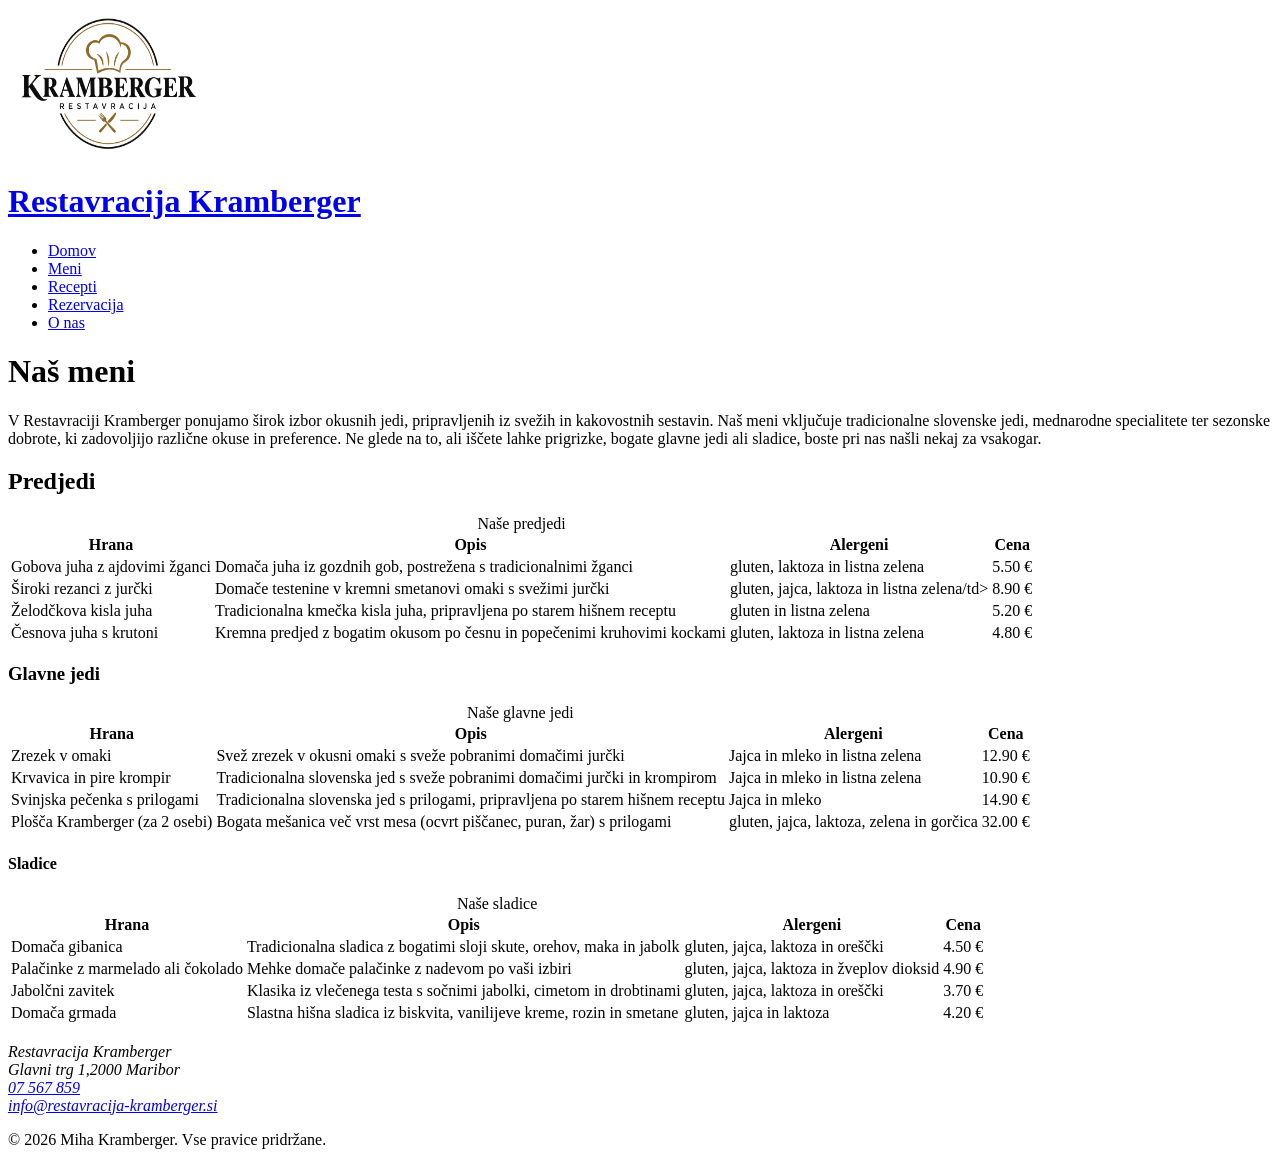
==== meni.html @ 54b46d4f "Css osnova" ====
<!DOCTYPE html>
<html lang="sl">
<head>
    <meta charset="UTF-8">                                                      <!--Branje šumnikov-->
    <title>Meni | Restavracija Kramberger</title>      
    <meta name ="viewport" content="width=device-width, initial-scale=1.0">     <!--Prikaz na telefonu-->
</head>
<body>

    <header>    
        <a href="index.html">
            <img src="Slike/logo.png" alt="Logo Restavracije Kramberger" height="150" width="200"></a>
            <h1><a href="index.html">Restavracija Kramberger</a></h1>
            <nav>       <!--Navigacija (v bistvu je podobno kot unordered list)-->
                <ul>
                    <li><a href="index.html">Domov</a></li>
                    <li><a href="meni.html">Meni</a></li>
                    <li><a href="recepti.html">Recepti</a></li>
                    <li><a href="rezervacija.html">Rezervacija</a></li>
                    <li><a href="o-nas.html">O nas</a></li>
                </ul>
            </nav>
    </header>
    <main>
        <h1>Naš meni</h1>
        <p>V Restavraciji Kramberger ponujamo širok izbor okusnih jedi, pripravljenih iz svežih in kakovostnih sestavin. Naš meni vključuje tradicionalne slovenske jedi, mednarodne specialitete ter sezonske dobrote, ki zadovoljijo različne okuse in preference. Ne glede na to, ali iščete lahke prigrizke, bogate glavne jedi ali sladice, boste pri nas našli nekaj za vsakogar.</p>
        <section>
            <h2>Predjedi</h2>
            
            <table> <caption>Naše predjedi</caption>
                <thead> <!--Glava tabele-->
                <tr>
                    <th>Hrana</th>  <!--<th> naslov stolpca-->
                    <th>Opis</th>
                    <th>Alergeni</th>
                    <th>Cena</th>
                </tr>
                </thead>
                <tbody> <!--Telo tabele-->
                <tr>
                    <td>Gobova juha z ajdovimi žganci</td> <!--Opis pod <th>-->
                    <td>Domača juha iz gozdnih gob, postrežena s tradicionalnimi žganci</td>
                    <td>gluten, laktoza in listna zelena</td>
                    <td>5.50 €</td>
                </tr>
                <tr>
                    <td>Široki rezanci z jurčki</td>
                    <td>Domače testenine v kremni smetanovi omaki s svežimi jurčki</td>
                    <td>gluten, jajca, laktoza in listna zelena/td>
                    <td>8.90 €</td>
                </tr>
                <tr>
                    <td>Želodčkova kisla juha</td>
                    <td>Tradicionalna kmečka kisla juha, pripravljena po starem hišnem receptu</td>
                    <td>gluten in listna zelena</td>
                    <td>5.20 €</td>
                </tr>
                <tr>
                    <td>Česnova juha s krutoni</td>
                    <td>Kremna predjed z bogatim okusom po česnu in popečenimi kruhovimi kockami</td>
                    <td>gluten, laktoza in listna zelena</td>
                    <td>4.80 €</td>
                </tr>
                </tbody>
            </table>
        </section>

        <section>
            <h3>Glavne jedi</h3>
            
            <table><caption>Naše glavne jedi</caption>
                <thead>
                <tr>
                    <th>Hrana</th>
                    <th>Opis</th>
                    <th>Alergeni</th>
                    <th>Cena</th>
                </tr>
                </thead>
                <tbody>
                <tr>
                    <td>Zrezek v omaki</td>
                    <td>Svež zrezek v okusni omaki s sveže pobranimi domačimi jurčki</td>
                    <td>Jajca in mleko in listna zelena</td>
                    <td>12.90 €</td>
                </tr>
                <tr>
                    <td>Krvavica in pire krompir</td>
                    <td>Tradicionalna slovenska jed s sveže pobranimi domačimi jurčki in krompirom</td>
                    <td>Jajca in mleko in listna zelena</td>
                    <td>10.90 €</td>
                </tr>
                <tr>
                    <td>Svinjska pečenka s prilogami</td>
                    <td>Tradicionalna slovenska jed s prilogami, pripravljena po starem hišnem receptu</td>
                    <td>Jajca in mleko</td>
                    <td>14.90 €</td>
                </tr>
                <tr>
                    <td>Plošča Kramberger (za 2 osebi)</td>
                    <td>Bogata mešanica več vrst mesa (ocvrt piščanec, puran, žar) s prilogami</td>
                    <td>gluten, jajca, laktoza, zelena in gorčica</td>
                    <td>32.00 €</td>
                </tr>
                </tbody>
            </table>
        </section>

        <section>
            <h4>Sladice</h4>
            
            <table><caption>Naše sladice</caption>
                <thead>
                <tr>
                    <th>Hrana</th>
                    <th>Opis</th>
                    <th>Alergeni</th>
                    <th>Cena</th>
                </tr>
                </thead>
                <tbody>
                <tr>
                    <td>Domača gibanica</td>
                    <td>Tradicionalna sladica z bogatimi sloji skute, orehov, maka in jabolk</td>
                    <td>gluten, jajca, laktoza in oreščki</td>
                    <td>4.50 €</td>
                </tr>
                <tr>
                    <td>Palačinke z marmelado ali čokolado</td>
                    <td>Mehke domače palačinke z nadevom po vaši izbiri</td>
                    <td>gluten, jajca, laktoza in žveplov dioksid</td>
                    <td>4.90 €</td>
                </tr>
                <tr>
                    <td>Jabolčni zavitek</td>
                    <td>Klasika iz vlečenega testa s sočnimi jabolki, cimetom in drobtinami</td>
                    <td>gluten, jajca, laktoza in oreščki</td>
                    <td>3.70 €</td>
                </tr>
                <tr>
                    <td>Domača grmada</td>
                    <td>Slastna hišna sladica iz biskvita, vanilijeve kreme, rozin in smetane</td>
                    <td>gluten, jajca in laktoza</td>
                    <td>4.20 €</td>
                </tr>
                </tbody>
            </table>
            <br>    <!--Presledek da je bolj ločeno od zgornje tabele-->
        </section>

    </main>    

<footer>
    <address>       <!--Kontaktni podatki v nogi-->
        Restavracija Kramberger <br>
        Glavni trg 1,2000 Maribor <br>
        <a href="tel:+38612345678"> 07 567 859</a> <br>     <!--tel:+38612345678 omogoči klic prek telefona-->
        <a href="mailto:info@restavracija-kramberger.si">info@restavracija-kramberger.si</a>    <!--mailto:info@restavracija-kramberger.si omogoči pošiljanje e-pošte-->
    </address>
    <p>&copy; 2026 Miha Kramberger. Vse pravice pridržane.</p>      <!--&copy; znak za @-->
</footer>

</body>    
</html>
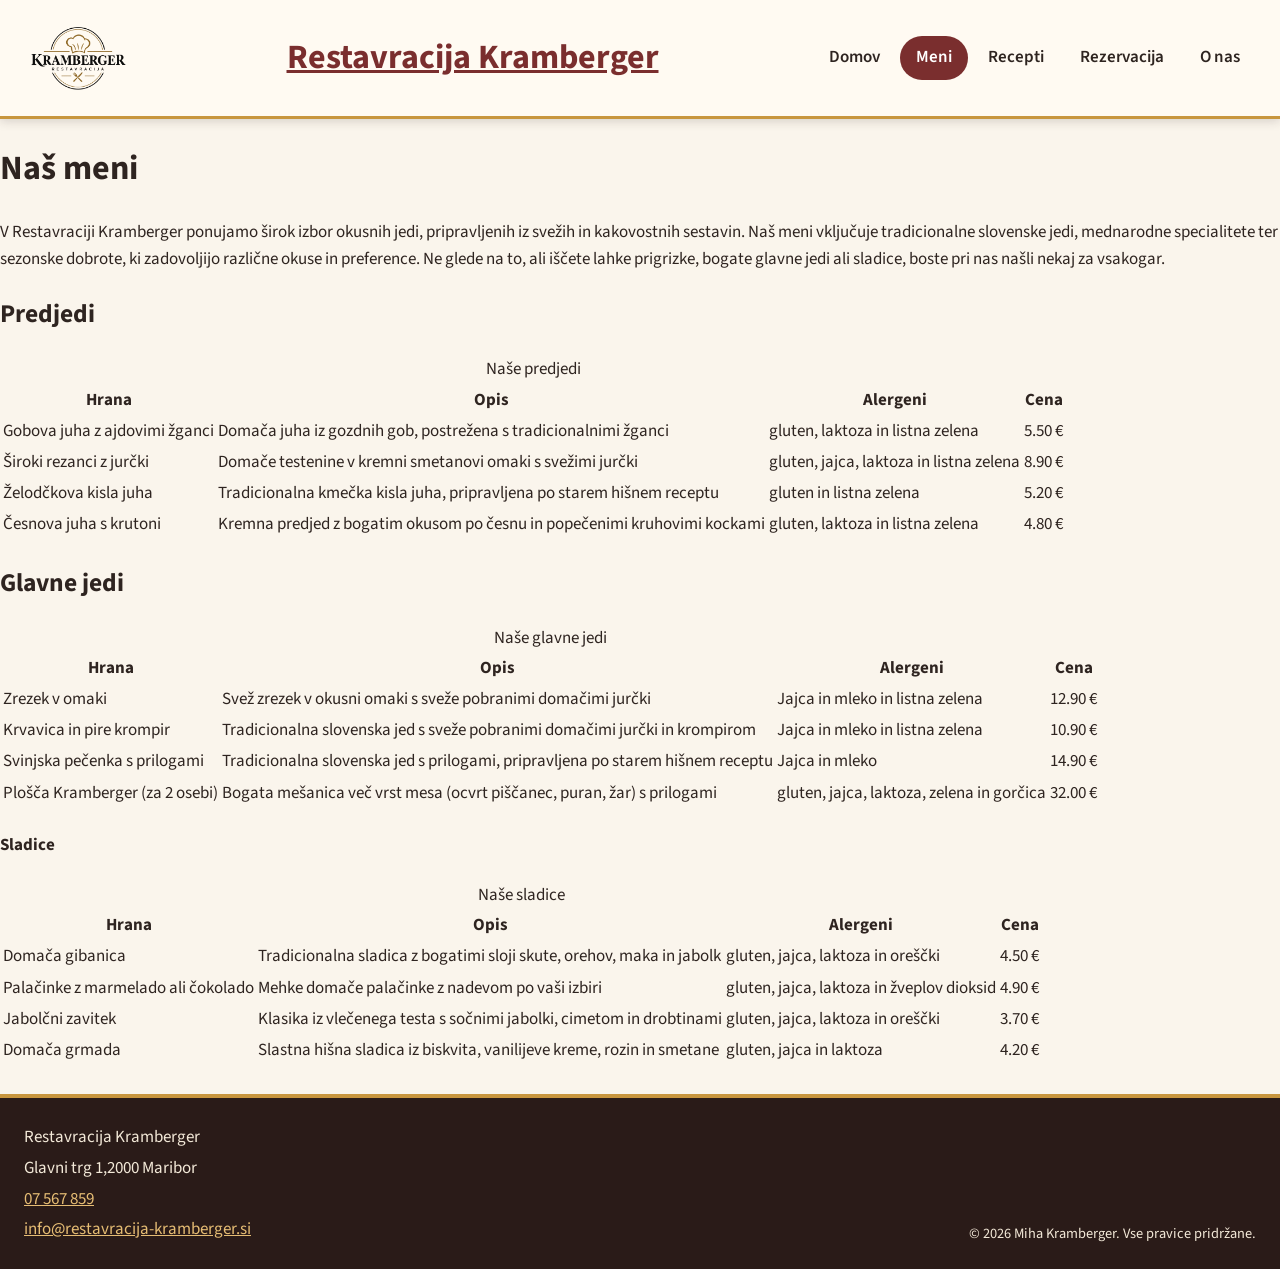
==== commit 53c45ffa: "meni.html: Dodajanje razredov v tabele in dive" ====
--- a/meni.html
+++ b/meni.html
@@ -4,17 +4,21 @@
     <meta charset="UTF-8">                                                      <!--Branje šumnikov-->
     <title>Meni | Restavracija Kramberger</title>      
     <meta name ="viewport" content="width=device-width, initial-scale=1.0">     <!--Prikaz na telefonu-->
+        <link rel="preconnect" href="https://fonts.googleapis.com">     <!--Hitrejše nalaganje Google Fonts-->
+    <link rel="preconnect" href="https://fonts.gstatic.com" crossorigin>
+    <link rel="stylesheet" href="https://fonts.googleapis.com/css2?family=Playfair+Display:wght@600;700&family=Source+Sans+3:ital,wght@0,400;0,600;0,700;1,400&display=swap">
+    <link rel="stylesheet" href="css/style.css">    <!--Vključitev stilske datoteke-->
 </head>
 <body>
 
     <header>    
-        <a href="index.html">
-            <img src="Slike/logo.png" alt="Logo Restavracije Kramberger" height="150" width="200"></a>
+        <a  class="logo" href="index.html">
+            <img src="Slike/logo.png" alt="Logo Restavracije Kramberger" height="150" width="225"></a>
             <h1><a href="index.html">Restavracija Kramberger</a></h1>
             <nav>       <!--Navigacija (v bistvu je podobno kot unordered list)-->
                 <ul>
                     <li><a href="index.html">Domov</a></li>
-                    <li><a href="meni.html">Meni</a></li>
+                    <li><a href="meni.html" class="aktivno" aria-current="page">Meni</a></li>
                     <li><a href="recepti.html">Recepti</a></li>
                     <li><a href="rezervacija.html">Rezervacija</a></li>
                     <li><a href="o-nas.html">O nas</a></li>
@@ -27,7 +31,7 @@
         <section>
             <h2>Predjedi</h2>
             
-            <table> <caption>Naše predjedi</caption>
+             <div class="tabela-ovoj"></div><table class="tabela tabela-meni"> <caption>Naše predjedi</caption>
                 <thead> <!--Glava tabele-->
                 <tr>
                     <th>Hrana</th>  <!--<th> naslov stolpca-->
@@ -46,7 +50,7 @@
                 <tr>
                     <td>Široki rezanci z jurčki</td>
                     <td>Domače testenine v kremni smetanovi omaki s svežimi jurčki</td>
-                    <td>gluten, jajca, laktoza in listna zelena/td>
+                    <td>gluten, jajca, laktoza in listna zelena</td>
                     <td>8.90 €</td>
                 </tr>
                 <tr>
@@ -62,13 +66,13 @@
                     <td>4.80 €</td>
                 </tr>
                 </tbody>
-            </table>
+            </table></div>
         </section>
 
         <section>
-            <h3>Glavne jedi</h3>
+            <h2>Glavne jedi</h2>
             
-            <table><caption>Naše glavne jedi</caption>
+            <div class="tabela-ovoj"><table class="tabela tabela-meni"><caption>Naše glavne jedi</caption>
                 <thead>
                 <tr>
                     <th>Hrana</th>
@@ -103,13 +107,13 @@
                     <td>32.00 €</td>
                 </tr>
                 </tbody>
-            </table>
+            </table></div>
         </section>
 
         <section>
             <h4>Sladice</h4>
             
-            <table><caption>Naše sladice</caption>
+            <div class="tabela-ovoj"><table class="tabela tabela-meni"><caption>Naše sladice</caption>
                 <thead>
                 <tr>
                     <th>Hrana</th>
@@ -144,7 +148,7 @@
                     <td>4.20 €</td>
                 </tr>
                 </tbody>
-            </table>
+            </table></div>
             <br>    <!--Presledek da je bolj ločeno od zgornje tabele-->
         </section>
 
--- a/css/style.css
+++ b/css/style.css
@@ -0,0 +1,296 @@
+
+/* Barve */
+:root {
+    
+    --barva-primarna: #7a2e2e;
+    --barva-primarna-temna: #5a2020;
+    --barva-poudarek: #c8963e;
+    --barva-poudarek-svetla: #e6bd74;
+    --barva-ozadje: #faf5ec;
+    --barva-besedilo: #2e2420;
+
+    --barva-svetlo: #ffffff;
+    --barva-kartica: #ffffff;
+    --barva-glava: #fffaf2;
+    --barva-noga: #2a1b18;
+    --barva-noga-besedilo: #f3e9d8;
+    --barva-obroba: #e3d5bd;
+    --barva-medlo: #6f625a;
+    --barva-vrstica: #f4ece0;
+    --barva-hover: #f6e3bd;
+    --barva-zaprto: #a12a2a;
+    --barva-zaprto-ozadje: #f8e0dc;
+    --barva-prekrivanje: rgba(30, 15, 10, 0.55);
+    --barva-fokus: rgba(200, 150, 62, 0.35);
+
+    /* sence */
+    --senca: 0 2px 10px rgba(46, 36, 32, 0.18);
+    --senca-besedila: 0 2px 6px rgba(0, 0, 0, 0.7);
+
+    /* pisave in mere */
+    --pisava-naslovi: "Playfair Display", Georgia, serif;
+    --pisava-besedilo: "Source Sans 3", Arial, sans-serif;
+    --polmer: 0.75rem;
+    --polmer-gumb: 62.5rem;
+}
+
+/* vsem elementom in tudi njihovim navideznim elementom nastavi border-box */
+*,
+*::before,
+*::after {
+    box-sizing: border-box; 
+}
+
+html {
+    scroll-behavior: smooth;
+    scroll-padding-top: 7rem;   /* sticky glava ne prekrije cilja sidra */
+}
+
+body {
+    display: flex;
+    flex-direction: column;
+    min-height: 100vh;
+    margin: 0;
+    font-family: var(--pisava-besedilo);
+    font-size: 1.0625rem;
+    line-height: 1.6;
+    color: var(--barva-besedilo);
+    background-color: var(--barva-ozadje);
+}
+
+a {
+    color: var(--barva-primarna);
+}
+
+a:hover {
+    color: var(--barva-primarna-temna);
+}
+
+img {
+    max-width: 100%;
+}
+/* Glava (vedno vidna na vrhu) */
+header {
+    position: sticky;
+    top: 0;
+    z-index: 100;
+    display: flex;
+    flex-wrap: wrap;
+    justify-content: space-between;     /* logotip levo, navigacija desno */
+    align-items: center;
+    gap: 0.5rem 1.5rem;
+    padding: 0.5rem 1.5rem;
+    background-color: var(--barva-glava);
+    border-bottom: 3px solid var(--barva-poudarek);
+    box-shadow: var(--senca);
+}
+
+.logo {
+    display: block;
+    line-height: 0;
+}
+
+.logo img {
+    display: block;
+    width: auto;
+    height: 4.5rem;
+}
+
+header nav ul {
+    display: flex;
+    flex-wrap: wrap;
+    gap: 0.25rem;
+    margin: 0;
+    padding: 0;
+    list-style: none;
+}
+
+header nav a {
+    display: block;
+    padding: 0.5rem 1rem;
+    border-radius: var(--polmer-gumb);
+    font-weight: 600;
+    text-decoration: none;
+    color: var(--barva-besedilo);
+    transition: background-color 0.2s;
+}
+
+header nav a:hover {
+    background-color: var(--barva-hover);
+}
+
+header nav a.aktivno {
+    background-color: var(--barva-primarna);
+    color: var(--barva-svetlo);
+}
+
+header nav a.aktivno:hover {
+    background-color: var(--barva-primarna-temna);
+}
+/* Gumbi (povezava in gumbi v obrazcu) */
+.gumb {
+    display: inline-block;
+    padding: 0.7rem 1.6rem;
+    border: 2px solid var(--barva-primarna);
+    border-radius: var(--polmer-gumb);
+    font: inherit;
+    font-weight: 700;
+    text-decoration: none;
+    color: var(--barva-svetlo);
+    background-color: var(--barva-primarna);
+    cursor: pointer;
+    transition: background-color 0.2s, color 0.2s, border-color 0.2s;
+}
+
+.gumb:hover {
+    border-color: var(--barva-primarna-temna);
+    color: var(--barva-svetlo);
+    background-color: var(--barva-primarna-temna);
+}
+
+.gumb-sekundarni {
+    border-color: var(--barva-obroba);
+    color: var(--barva-medlo);
+    background-color: var(--barva-ozadje);
+    font-weight: 600;
+}
+
+.gumb-sekundarni:hover {
+    border-color: var(--barva-poudarek);
+    color: var(--barva-besedilo);
+    background-color: var(--barva-hover);
+}
+
+/* Noga */
+footer {
+    display: flex;
+    flex-wrap: wrap;
+    justify-content: space-between;
+    align-items: flex-end;
+    gap: 1rem;
+    padding: 1.5rem;
+    border-top: 4px solid var(--barva-poudarek);
+    color: var(--barva-noga-besedilo);
+    background-color: var(--barva-noga);
+}
+
+footer address {
+    font-style: normal;
+    line-height: 1.8;
+}
+
+footer a {
+    color: var(--barva-poudarek-svetla);
+}
+
+footer a:hover {
+    color: var(--barva-svetlo);
+}
+
+footer p {
+    margin: 0;
+    font-size: 0.9rem;
+}
+
+/* index.html */
+.hero {
+    display: flex;
+    flex-direction: column;
+    align-items: center;
+    justify-content: center;
+    min-height: 60vh;
+    padding: 3rem 1.5rem;
+    border-radius: var(--polmer);
+    text-align: center;
+    color: var(--barva-svetlo);
+    /* temen preliv čez sliko, da je besedilo berljivo */
+    background-image: linear-gradient(var(--barva-prekrivanje), var(--barva-prekrivanje)), url("../Slike/stavba.jpg");
+    background-size: cover;
+    background-position: center;
+    background-repeat: no-repeat;
+}
+
+.hero h1 {
+    max-width: 40rem;
+    color: var(--barva-svetlo);
+    font-size: 2.75rem;
+    text-shadow: var(--senca-besedila);
+}
+
+.hero p {
+    max-width: 42rem;
+    margin: 0 0 1.5rem;
+    font-size: 1.2rem;
+    text-shadow: var(--senca-besedila);
+}
+
+.hero .gumb {
+    border-color: var(--barva-poudarek);
+    color: var(--barva-besedilo);
+    background-color: var(--barva-poudarek);
+    text-shadow: none;
+}
+
+.hero .gumb:hover {
+    border-color: var(--barva-poudarek-svetla);
+    color: var(--barva-besedilo);
+    background-color: var(--barva-poudarek-svetla);
+}
+
+.kartice {
+    display: grid;
+    grid-template-columns: repeat(3, 1fr);  /* tri kartice v vrsti, enaka višina */
+    gap: 1.5rem;
+}
+
+.kartica {
+    position: relative;     /* za pozicioniranje značke */
+    padding: 1rem;
+    border-radius: var(--polmer);
+    background-color: var(--barva-kartica);
+    box-shadow: var(--senca);
+}
+
+.kartica figure {
+    margin: 0 0 0.75rem;
+}
+
+.kartica img {
+    display: block;
+    width: 100%;
+    height: 200px;
+    border-radius: 0.5rem;
+    object-fit: cover;      /* obreže sliko, razmerje stranic ostane pravilno */
+}
+
+.kartica figcaption {
+    margin-top: 0.5rem;
+    font-size: 0.875rem;
+    font-style: italic;
+    color: var(--barva-medlo);
+}
+
+.kartica h3 {
+    margin: 0 0 0.25rem;
+    font-family: var(--pisava-naslovi);
+    font-size: 1.35rem;
+    color: var(--barva-primarna);
+}
+
+.kartica p {
+    margin: 0;
+}
+
+.znacka {
+    position: absolute;     /* zgornji desni kot kartice, čez sliko */
+    top: 1.5rem;
+    right: 1.5rem;
+    padding: 0.2rem 0.75rem;
+    border-radius: var(--polmer-gumb);
+    font-size: 0.75rem;
+    font-weight: 700;
+    letter-spacing: 0.08em;
+    text-transform: uppercase;
+    color: var(--barva-besedilo);
+    background-color: var(--barva-poudarek);
+}
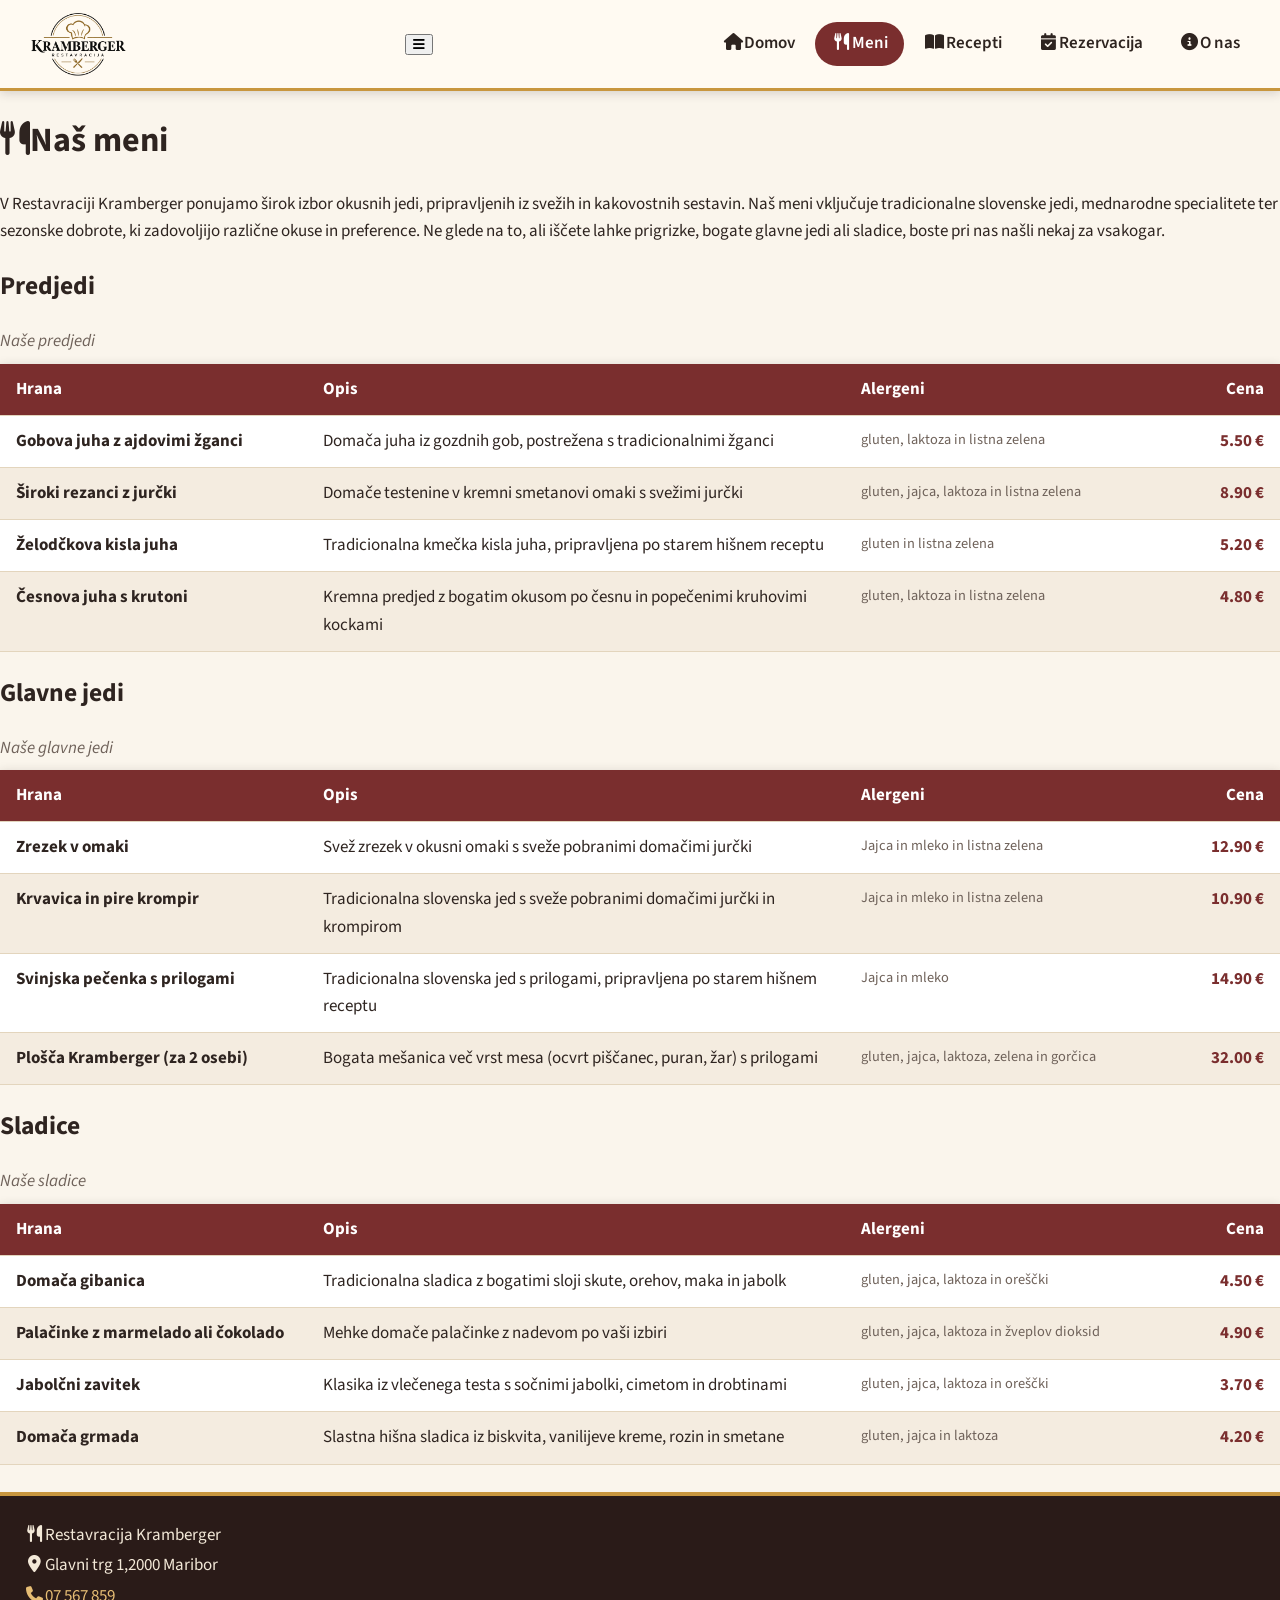
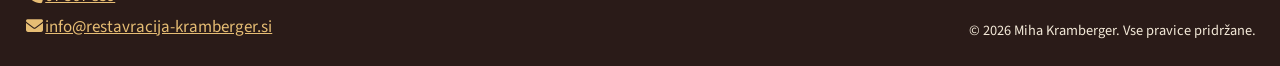
==== commit c110ade6: "meni.html: Dodajanje povezav za ikone v header in footer ter dodan gumb med logotipom in <nav>" ====
--- a/meni.html
+++ b/meni.html
@@ -7,31 +7,35 @@
         <link rel="preconnect" href="https://fonts.googleapis.com">     <!--Hitrejše nalaganje Google Fonts-->
     <link rel="preconnect" href="https://fonts.gstatic.com" crossorigin>
     <link rel="stylesheet" href="https://fonts.googleapis.com/css2?family=Playfair+Display:wght@600;700&family=Source+Sans+3:ital,wght@0,400;0,600;0,700;1,400&display=swap">
+    <link rel="stylesheet" href="https://cdnjs.cloudflare.com/ajax/libs/font-awesome/6.5.2/css/all.min.css">    <!--Knjižnica ikon Font Awesome-->
     <link rel="stylesheet" href="css/style.css">    <!--Vključitev stilske datoteke-->
+    <script src="js/meni.js" defer></script>    <!--Skripta za odpiranje in zapiranje hamburger menija-->
 </head>
 <body>
 
-    <header>    
-        <a  class="logo" href="index.html">
+    <header>
+        <a class="logo" href="index.html">
             <img src="Slike/logo.png" alt="Logo Restavracije Kramberger" height="150" width="225"></a>
-            <h1><a href="index.html">Restavracija Kramberger</a></h1>
-            <nav>       <!--Navigacija (v bistvu je podobno kot unordered list)-->
-                <ul>
-                    <li><a href="index.html">Domov</a></li>
-                    <li><a href="meni.html" class="aktivno" aria-current="page">Meni</a></li>
-                    <li><a href="recepti.html">Recepti</a></li>
-                    <li><a href="rezervacija.html">Rezervacija</a></li>
-                    <li><a href="o-nas.html">O nas</a></li>
-                </ul>
-            </nav>
+        <button class="meni-gumb" type="button" aria-expanded="false" aria-controls="glavna-navigacija" aria-label="Odpri meni">    <!--Gumb hamburger meni (viden samo na telefonu)-->
+            <i class="fa-solid fa-bars" aria-hidden="true"></i>
+        </button>
+        <nav id="glavna-navigacija">       <!--Navigacija (v bistvu je podobno kot unordered list)-->
+            <ul>
+                <li><a href="index.html"><i class="fa-solid fa-house fa-fw ikona" aria-hidden="true"></i>Domov</a></li>
+                <li><a href="meni.html" class="aktivno" aria-current="page"><i class="fa-solid fa-utensils fa-fw ikona" aria-hidden="true"></i>Meni</a></li>
+                <li><a href="recepti.html"><i class="fa-solid fa-book-open fa-fw ikona" aria-hidden="true"></i>Recepti</a></li>
+                <li><a href="rezervacija.html"><i class="fa-solid fa-calendar-check fa-fw ikona" aria-hidden="true"></i>Rezervacija</a></li>
+                <li><a href="o-nas.html"><i class="fa-solid fa-circle-info fa-fw ikona" aria-hidden="true"></i>O nas</a></li>
+            </ul>
+        </nav>
     </header>
     <main>
-        <h1>Naš meni</h1>
+        <h1><i class="fa-solid fa-utensils ikona" aria-hidden="true"></i>Naš meni</h1>
         <p>V Restavraciji Kramberger ponujamo širok izbor okusnih jedi, pripravljenih iz svežih in kakovostnih sestavin. Naš meni vključuje tradicionalne slovenske jedi, mednarodne specialitete ter sezonske dobrote, ki zadovoljijo različne okuse in preference. Ne glede na to, ali iščete lahke prigrizke, bogate glavne jedi ali sladice, boste pri nas našli nekaj za vsakogar.</p>
         <section>
             <h2>Predjedi</h2>
             
-             <div class="tabela-ovoj"></div><table class="tabela tabela-meni"> <caption>Naše predjedi</caption>
+             <div class="tabela-ovoj"><table class="tabela tabela-meni"><caption>Naše predjedi</caption>
                 <thead> <!--Glava tabele-->
                 <tr>
                     <th>Hrana</th>  <!--<th> naslov stolpca-->
@@ -111,7 +115,7 @@
         </section>
 
         <section>
-            <h4>Sladice</h4>
+            <h2>Sladice</h2>
             
             <div class="tabela-ovoj"><table class="tabela tabela-meni"><caption>Naše sladice</caption>
                 <thead>
@@ -156,10 +160,10 @@
 
 <footer>
     <address>       <!--Kontaktni podatki v nogi-->
-        Restavracija Kramberger <br>
-        Glavni trg 1,2000 Maribor <br>
-        <a href="tel:+38612345678"> 07 567 859</a> <br>     <!--tel:+38612345678 omogoči klic prek telefona-->
-        <a href="mailto:info@restavracija-kramberger.si">info@restavracija-kramberger.si</a>    <!--mailto:info@restavracija-kramberger.si omogoči pošiljanje e-pošte-->
+        <i class="fa-solid fa-utensils fa-fw ikona" aria-hidden="true"></i>Restavracija Kramberger <br>
+        <i class="fa-solid fa-location-dot fa-fw ikona" aria-hidden="true"></i>Glavni trg 1,2000 Maribor <br>
+        <a href="tel:+38612345678"><i class="fa-solid fa-phone fa-fw ikona" aria-hidden="true"></i>07 567 859</a> <br>     <!--tel:+38612345678 omogoči klic prek telefona-->
+        <a href="mailto:info@restavracija-kramberger.si"><i class="fa-solid fa-envelope fa-fw ikona" aria-hidden="true"></i>info@restavracija-kramberger.si</a>    <!--mailto:info@restavracija-kramberger.si omogoči pošiljanje e-pošte-->
     </address>
     <p>&copy; 2026 Miha Kramberger. Vse pravice pridržane.</p>      <!--&copy; znak za @-->
 </footer>
--- a/css/style.css
+++ b/css/style.css
@@ -293,4 +293,330 @@
     text-transform: uppercase;
     color: var(--barva-besedilo);
     background-color: var(--barva-poudarek);
+}
+/* Tabele (meni.html, o-nas.html) */
+.tabela-ovoj {
+    overflow-x: auto;
+}
+
+.tabela {
+    width: 100%;
+    border-collapse: collapse;
+    background-color: var(--barva-kartica);
+    box-shadow: var(--senca);
+}
+
+.tabela caption {
+    padding-bottom: 0.5rem;
+    text-align: left;
+    font-style: italic;
+    color: var(--barva-medlo);
+}
+
+.tabela th,
+.tabela td {
+    padding: 0.75rem 1rem;
+    border-bottom: 1px solid var(--barva-obroba);
+    text-align: left;
+    vertical-align: top;
+}
+
+.tabela thead th {
+    color: var(--barva-svetlo);
+    background-color: var(--barva-primarna);
+}
+
+.tabela tbody tr:nth-child(even) {
+    background-color: var(--barva-vrstica);
+}
+
+.tabela tbody tr:hover {
+    background-color: var(--barva-hover);
+}
+
+/* zadnji stolpec (cene, ure) desno */
+.tabela th:last-child,
+.tabela td:last-child {
+    text-align: right;
+}
+
+.tabela-meni {
+    table-layout: fixed;        /* enake širine stolpcev v vseh tabelah */
+    min-width: 40rem;
+}
+
+.tabela-meni th:nth-child(1) {
+    width: 24%;
+}
+
+.tabela-meni th:nth-child(3) {
+    width: 24%;
+}
+
+.tabela-meni th:nth-child(4) {
+    width: 8rem;
+}
+
+.tabela-meni td:first-child {
+    font-weight: 700;
+}
+
+.tabela-meni td:nth-child(3) {
+    font-size: 0.9rem;
+    color: var(--barva-medlo);
+}
+
+.tabela-meni td:last-child {
+    font-weight: 700;
+    white-space: nowrap;
+    color: var(--barva-primarna);
+}
+
+/* o-nas.html: delovni čas */
+.tabela-cas {
+    max-width: 40rem;
+}
+
+.tabela-cas tbody th {
+    font-weight: 700;
+}
+
+.tabela tbody tr.zaprto,
+.tabela tbody tr.zaprto:hover {
+    color: var(--barva-zaprto);
+    background-color: var(--barva-zaprto-ozadje);
+    font-weight: 700;
+}
+
+.tabela tbody tr.zaprto td,
+.tabela tbody tr.zaprto th {
+    text-transform: uppercase;
+    letter-spacing: 0.04em;
+}
+
+.tabela tbody tr.zaprto th {
+    border-left: 4px solid var(--barva-zaprto);
+}
+/* rezervacija.html */
+.obrazec fieldset {
+    margin: 2rem 0 1.5rem;
+    padding: 1.5rem;
+    border: 1px solid var(--barva-obroba);
+    border-top: 3px solid var(--barva-primarna);
+    border-radius: var(--polmer);
+    background-color: var(--barva-kartica);
+    box-shadow: var(--senca);
+}
+
+.obrazec legend {
+    padding: 0.3rem 1.1rem;
+    border-radius: var(--polmer-gumb);
+    font-family: var(--pisava-naslovi);
+    font-size: 1.15rem;
+    font-weight: 700;
+    color: var(--barva-svetlo);
+    background-color: var(--barva-primarna);
+}
+
+/* oznake v enem stolpcu, polja v drugem */
+.vrstica {
+    display: grid;
+    grid-template-columns: 12rem 1fr;
+    align-items: center;
+    gap: 0.5rem 1rem;
+    margin-top: 1rem;
+}
+
+.obrazec label,
+.oznaka {
+    font-weight: 600;
+}
+
+.polje {
+    width: 100%;
+    max-width: 32rem;
+    padding: 0.6rem 0.8rem;
+    border: 2px solid var(--barva-obroba);
+    border-radius: 0.5rem;
+    font: inherit;
+    color: var(--barva-besedilo);
+    background-color: var(--barva-kartica);
+    transition: border-color 0.2s, box-shadow 0.2s;
+}
+
+.polje:focus {
+    outline: none;
+    border-color: var(--barva-primarna);    /* obroba spremeni barvo ob vpisovanju */
+    box-shadow: 0 0 0 3px var(--barva-fokus);
+}
+
+textarea.polje {
+    max-width: none;
+    resize: vertical;
+}
+
+.moznosti {
+    display: flex;
+    flex-wrap: wrap;
+    gap: 0.5rem 1.5rem;
+}
+
+.moznost label {
+    font-weight: 400;
+}
+
+.soglasje {
+    grid-column: 2;
+}
+
+.obrazec input[type="radio"],
+.obrazec input[type="checkbox"] {
+    margin-right: 0.35rem;
+}
+
+.gumbi {
+    display: flex;
+    flex-wrap: wrap;
+    justify-content: flex-end;
+    gap: 1rem;
+}
+/* recepti.html */
+.kazalo {
+    display: flex;
+    flex-wrap: wrap;
+    gap: 0.75rem;
+    margin: 1rem 0 2rem;
+    padding: 0;
+    list-style: none;
+}
+
+.kazalo a {
+    display: inline-block;
+    padding: 0.5rem 1.25rem;
+    border: 2px solid var(--barva-primarna);
+    border-radius: var(--polmer-gumb);
+    font-weight: 600;
+    text-decoration: none;
+    color: var(--barva-primarna);
+    transition: background-color 0.2s, color 0.2s;
+}
+
+.kazalo a:hover {
+    color: var(--barva-svetlo);
+    background-color: var(--barva-primarna);
+}
+
+.recept {
+    margin-bottom: 2rem;
+    padding: 1.5rem 2rem;
+    border-radius: var(--polmer);
+    background-color: var(--barva-kartica);
+    box-shadow: var(--senca);
+}
+
+.recept > h2 {
+    margin-top: 0;
+}
+
+.recept-vrh {
+    display: grid;              /* slika in sestavine drug ob drugem */
+    grid-template-columns: 1fr 1fr;
+    align-items: start;
+    gap: 2rem;
+}
+
+.recept-vrh figure {
+    margin: 0;
+}
+
+.recept-vrh img {
+    display: block;
+    width: 100%;
+    height: auto;
+    border-radius: 0.5rem;
+}
+
+.recept-vrh figcaption {
+    margin-top: 0.5rem;
+    font-size: 0.875rem;
+    font-style: italic;
+    color: var(--barva-medlo);
+}
+
+.recept-podatki {
+    margin: 0;
+    font-weight: 600;
+    color: var(--barva-medlo);
+}
+
+.recept h3 {
+    margin-top: 1rem;
+}
+
+.recept ul,
+.recept ol {
+    margin: 0;
+    padding-left: 1.5rem;
+}
+
+.recept li {
+    margin-bottom: 0.35rem;
+}
+
+.recept ol li::marker {
+    font-weight: 700;
+    color: var(--barva-poudarek);
+}
+
+.recept-postopek {
+    margin-top: 1rem;       /* postopek pod njima čez celotno širino */
+}
+
+.na-vrh {
+    margin: 1rem 0 0;
+    text-align: right;
+    font-weight: 700;
+}
+/* o-nas.html */
+.zgodba {
+    display: grid;              /* zgodba in slika drugo ob drugi */
+    grid-template-columns: 3fr 2fr;
+    align-items: start;
+    gap: 2rem;
+}
+
+.zgodba-besedilo p:first-child {
+    margin-top: 0;
+}
+
+.zgodba figure {
+    margin: 0;
+    padding: 0.75rem;
+    border-radius: var(--polmer);
+    background-color: var(--barva-kartica);
+    box-shadow: var(--senca);
+}
+
+.zgodba img {
+    display: block;
+    width: 100%;
+    height: auto;
+    border-radius: 0.5rem;
+}
+
+.zgodba figcaption {
+    margin-top: 0.5rem;
+    font-size: 0.875rem;
+    font-style: italic;
+    color: var(--barva-medlo);
+}
+
+.zemljevid {
+    display: block;
+    width: 100%;
+    height: 400px;
+    margin-bottom: 0.75rem;
+    border: 0;
+    border-radius: var(--polmer);
+    box-shadow: var(--senca);
 }
